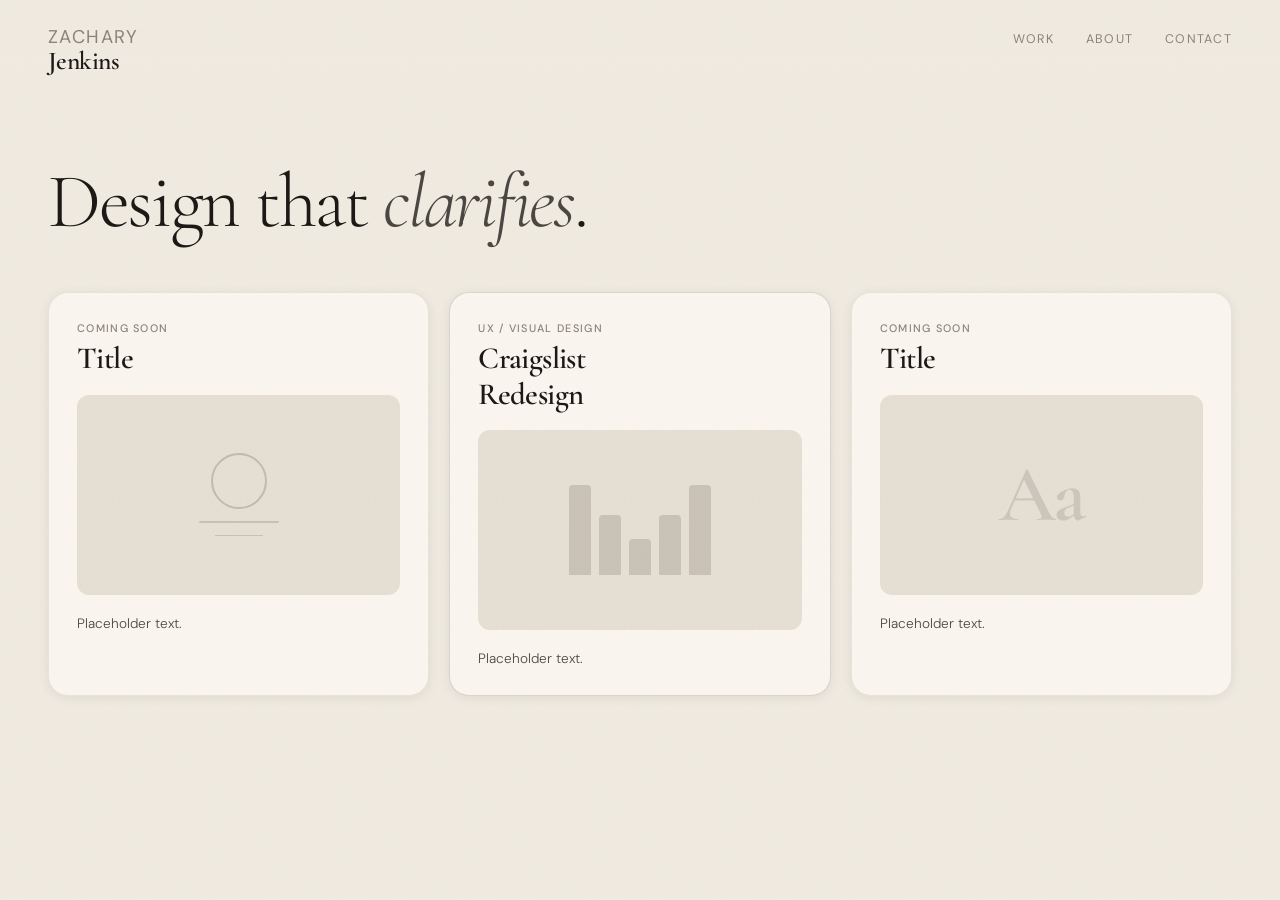
==== index.html @ cce3483d "Index, Index Styles, Scripting Basic framework for index and cards." ====
<!DOCTYPE html>
<html lang="en">
<head>
  <meta charset="UTF-8" />
  <meta name="viewport" content="width=device-width, initial-scale=1.0" />
  <title>Zachary Jenkins — Portfolio</title>
  <link rel="stylesheet" href="styles.css" />
  <link rel="preconnect" href="https://fonts.googleapis.com" />
  <link rel="preconnect" href="https://fonts.gstatic.com" crossorigin />
  <link href="https://fonts.googleapis.com/css2?family=Cormorant+Garamond:ital,wght@0,300;0,400;0,500;0,600;1,300;1,400;1,600&family=DM+Sans:opsz,wght@9..40,300;9..40,400;9..500&display=swap" rel="stylesheet" />
</head>
<body>

  <!-- Background grain overlay -->
  <div class="grain"></div>

  <!-- Header -->
  <header class="header">
    <div class="header-name">
      <span class="name-first">Zachary</span>
      <span class="name-last">Jenkins</span>
    </div>
    <nav class="header-nav">
      <a href="#">Work</a>
      <a href="#">About</a>
      <a href="#">Contact</a>
    </nav>
  </header>

  <!-- Hero tagline -->
  <section class="hero">
    <p class="hero-tagline">Design that <em>clarifies</em>.</p>
  </section>

  <!-- Cards -->
  <main class="cards-container">

    <article class="card" data-index="0"
      data-title="Brand Identity"
      data-tag="Coming Soon"
      data-preview="Title"
      data-description="Placeholder text."
      data-link="404.html">
      <div class="card-inner">
        <div class="card-header">
          <span class="card-tag">Coming Soon</span>
          <h2 class="card-title">Title</h2>
        </div>
        <div class="card-preview-image">
          <div class="placeholder-graphic pg-1">
            <div class="pg-circle"></div>
            <div class="pg-line"></div>
            <div class="pg-line short"></div>
          </div>
        </div>
        <p class="card-preview-text">Placeholder text.</p>
      </div>
    </article>

    <article class="card card--featured" data-index="1"
      data-title="Craigslist Redesign"
      data-tag="UX / Visual Design"
      data-preview="Placeholder tagline."
      data-description="Placeholder description."
      data-link="project-craigslist.html">
      <div class="card-inner">
        <div class="card-header">
          <span class="card-tag">UX / Visual Design</span>
          <h2 class="card-title">Craigslist<br>Redesign</h2>
        </div>
        <div class="card-preview-image">
          <div class="placeholder-graphic pg-2">
            <div class="pg-bar tall"></div>
            <div class="pg-bar medium"></div>
            <div class="pg-bar short"></div>
            <div class="pg-bar medium"></div>
            <div class="pg-bar tall"></div>
          </div>
        </div>
        <p class="card-preview-text">Placeholder text.</p>
      </div>
    </article>

    <article class="card" data-index="2"
      data-title="Brand Identity"
      data-tag="Coming Soon"
      data-preview="Title"
      data-description="Placeholder text."
      data-link="404.html">
      <div class="card-inner">
        <div class="card-header">
          <span class="card-tag">Coming Soon</span>
          <h2 class="card-title">Title</h2>
        </div>
        <div class="card-preview-image">
          <div class="placeholder-graphic pg-3">
            <span class="pg-letter">Aa</span>
          </div>
        </div>
        <p class="card-preview-text">Placeholder text.</p>
      </div>
    </article>

  </main>

  <!-- Expanded Card Overlay -->
  <div class="overlay" id="overlay" aria-hidden="true">
    <div class="overlay-card" id="overlayCard">
      <button class="overlay-close" id="overlayClose" aria-label="Close">
        <svg width="18" height="18" viewBox="0 0 18 18" fill="none">
          <line x1="1" y1="1" x2="17" y2="17" stroke="currentColor" stroke-width="1.5" stroke-linecap="round"/>
          <line x1="17" y1="1" x2="1" y2="17" stroke="currentColor" stroke-width="1.5" stroke-linecap="round"/>
        </svg>
      </button>
      <div class="overlay-content">
        <span class="overlay-tag" id="overlayTag"></span>
        <h2 class="overlay-title" id="overlayTitle"></h2>
        <div class="overlay-image-area" id="overlayImage"></div>
        <p class="overlay-description" id="overlayDescription"></p>
        <a class="overlay-btn" id="overlayBtn" href="#">View Project →</a>
      </div>
    </div>
  </div>

  <script src="script.js"></script>
</body>
</html>
---- styles.css ----
/* ============================================================
   CSS VARIABLES & RESET
   ============================================================ */
:root {
  --cream:      #f0ebe1;
  --cream-card: #faf6ef;
  --cream-dark: #e6dfd4;
  --ink:        #1a1714;
  --ink-mid:    #4a4540;
  --ink-soft:   #8a837a;
  --accent:     #2a2520;
  --shadow-sm:  0 2px 12px rgba(30,20,10,0.07);
  --shadow-md:  0 8px 36px rgba(30,20,10,0.12);
  --shadow-lg:  0 24px 72px rgba(30,20,10,0.18);
  --radius:     20px;
  --font-serif: 'Cormorant Garamond', Georgia, serif;
  --font-sans:  'DM Sans', system-ui, sans-serif;
  --transition: 0.22s cubic-bezier(0.4, 0, 0.2, 1);
}

*, *::before, *::after { box-sizing: border-box; margin: 0; padding: 0; }

html { font-size: 16px; scroll-behavior: smooth; }

body {
  background-color: var(--cream);
  color: var(--ink);
  font-family: var(--font-sans);
  font-weight: 300;
  min-height: 100vh;
  overflow-x: hidden;
}

/* ============================================================
   GRAIN TEXTURE OVERLAY
   ============================================================ */
.grain {
  pointer-events: none;
  position: fixed;
  inset: -50%;
  width: 200%;
  height: 200%;
  opacity: 0.032;
  background-image: url("data:image/svg+xml,%3Csvg viewBox='0 0 256 256' xmlns='http://www.w3.org/2000/svg'%3E%3Cfilter id='noise'%3E%3CfeTurbulence type='fractalNoise' baseFrequency='0.9' numOctaves='4' stitchTiles='stitch'/%3E%3C/filter%3E%3Crect width='100%25' height='100%25' filter='url(%23noise)'/%3E%3C/svg%3E");
  background-repeat: repeat;
  background-size: 128px 128px;
  z-index: 1000;
  animation: grain-drift 8s steps(1) infinite;
}

@keyframes grain-drift {
  0%   { transform: translate(0,   0); }
  10%  { transform: translate(-2%, -3%); }
  20%  { transform: translate(3%,  2%); }
  30%  { transform: translate(-1%,  4%); }
  40%  { transform: translate(4%, -1%); }
  50%  { transform: translate(-3%,  3%); }
  60%  { transform: translate(2%, -4%); }
  70%  { transform: translate(-4%,  1%); }
  80%  { transform: translate(3%,  4%); }
  90%  { transform: translate(-2%, -2%); }
  100% { transform: translate(0,   0); }
}

/* ============================================================
   HEADER
   ============================================================ */
.header {
  position: fixed;
  top: 0;
  left: 0;
  right: 0;
  z-index: 100;
  display: flex;
  align-items: baseline;
  justify-content: space-between;
  padding: 28px 48px 20px;
  background: linear-gradient(to bottom, var(--cream) 60%, transparent);
}

.header-name {
  font-family: var(--font-serif);
  font-weight: 600;
  font-size: clamp(1.4rem, 2vw, 1.8rem);
  letter-spacing: -0.02em;
  line-height: 1;
  color: var(--ink);
}

.name-first {
  display: block;
  font-size: 0.72em;
  font-weight: 400;
  letter-spacing: 0.08em;
  text-transform: uppercase;
  font-family: var(--font-sans);
  color: var(--ink-soft);
  margin-bottom: 2px;
}

.header-nav {
  display: flex;
  gap: 32px;
}

.header-nav a {
  font-family: var(--font-sans);
  font-size: 0.78rem;
  font-weight: 400;
  letter-spacing: 0.1em;
  text-transform: uppercase;
  text-decoration: none;
  color: var(--ink-soft);
  transition: color var(--transition);
}

.header-nav a:hover { color: var(--ink); }

/* ============================================================
   HERO TAGLINE
   ============================================================ */
.hero {
  padding: 160px 48px 48px;
  max-width: 900px;
}

.hero-tagline {
  font-family: var(--font-serif);
  font-size: clamp(3rem, 6vw, 5.5rem);
  font-weight: 300;
  line-height: 1.1;
  letter-spacing: -0.03em;
  color: var(--ink);
}

.hero-tagline em {
  font-style: italic;
  font-weight: 300;
  color: var(--ink-mid);
}

/* ============================================================
   CARDS CONTAINER
   ============================================================ */
.cards-container {
  display: grid;
  grid-template-columns: repeat(3, 1fr);
  gap: 20px;
  padding: 0 48px 120px;
  max-width: 1400px;
  margin: 0 auto;
}

/* ============================================================
   CARDS
   ============================================================ */
.card {
  background: var(--cream-card);
  border: 1px solid rgba(30, 20, 10, 0.08);
  border-radius: var(--radius);
  box-shadow: var(--shadow-sm);
  cursor: pointer;
  overflow: hidden;
  position: relative;
  transform: translateY(70px);
  opacity: 0;
  transition:
    transform 0.32s cubic-bezier(0.34, 1.4, 0.64, 1),
    box-shadow var(--transition),
    opacity 0.2s ease;
}

.card.card--visible {
  transform: translateY(0);
  opacity: 1;
}

.card:hover {
  transform: translateY(-6px) scale(1.018);
  box-shadow: var(--shadow-md);
}

.card--featured {
  border-color: rgba(30, 20, 10, 0.14);
}

.card-inner {
  padding: 28px 28px 24px;
  display: flex;
  flex-direction: column;
  gap: 18px;
  height: 100%;
}

.card-header {
  display: flex;
  flex-direction: column;
  gap: 6px;
}

.card-tag {
  font-family: var(--font-sans);
  font-size: 0.68rem;
  font-weight: 500;
  letter-spacing: 0.12em;
  text-transform: uppercase;
  color: var(--ink-soft);
}

.card-title {
  font-family: var(--font-serif);
  font-size: clamp(1.6rem, 2.4vw, 2.1rem);
  font-weight: 600;
  line-height: 1.15;
  letter-spacing: -0.02em;
  color: var(--ink);
}

/* ============================================================
   CARD PREVIEW IMAGES (PLACEHOLDER GRAPHICS)
   ============================================================ */
.card-preview-image {
  background: var(--cream-dark);
  border-radius: 12px;
  height: 200px;
  display: flex;
  align-items: center;
  justify-content: center;
  overflow: hidden;
  flex-shrink: 0;
}

/* PG-1: Circle + lines */
.pg-1 {
  display: flex;
  flex-direction: column;
  align-items: center;
  gap: 12px;
}

.pg-1 .pg-circle {
  width: 56px;
  height: 56px;
  border: 2px solid rgba(30,20,10,0.18);
  border-radius: 50%;
}

.pg-1 .pg-line {
  width: 80px;
  height: 1.5px;
  background: rgba(30,20,10,0.15);
  border-radius: 2px;
}

.pg-1 .pg-line.short {
  width: 48px;
}

/* PG-2: Bar chart */
.pg-2 {
  display: flex;
  align-items: flex-end;
  gap: 8px;
  padding: 24px;
}

.pg-bar {
  width: 22px;
  background: rgba(30,20,10,0.14);
  border-radius: 4px 4px 0 0;
}
.pg-bar.tall   { height: 90px; }
.pg-bar.medium { height: 60px; }
.pg-bar.short  { height: 36px; }

/* PG-3: Big letter */
.pg-3 {
  user-select: none;
}

.pg-letter {
  font-family: var(--font-serif);
  font-size: 5rem;
  font-weight: 600;
  color: rgba(30,20,10,0.12);
  letter-spacing: -0.04em;
  line-height: 1;
}

/* ============================================================
   CARD PREVIEW TEXT
   ============================================================ */
.card-preview-text {
  font-family: var(--font-sans);
  font-size: 0.85rem;
  font-weight: 300;
  line-height: 1.65;
  color: var(--ink-mid);
}

/* ============================================================
   OVERLAY
   ============================================================ */
.overlay {
  position: fixed;
  inset: 0;
  z-index: 500;
  display: flex;
  align-items: center;
  justify-content: center;
  padding: 32px;
  background: rgba(240, 235, 225, 0.5);
  backdrop-filter: blur(12px);
  -webkit-backdrop-filter: blur(12px);
  opacity: 0;
  pointer-events: none;
  transition: opacity 0.28s ease;
}

.overlay.overlay--open {
  opacity: 1;
  pointer-events: all;
}

.overlay-card {
  position: relative;
  background: var(--cream-card);
  border: 1px solid rgba(30,20,10,0.1);
  border-radius: 24px;
  box-shadow: var(--shadow-lg);
  max-width: 560px;
  width: 100%;
  padding: 52px 48px 44px;
  transform: translateY(28px) scale(0.97);
  transition: transform 0.32s cubic-bezier(0.34, 1.3, 0.64, 1);
}

.overlay--open .overlay-card {
  transform: translateY(0) scale(1);
}

.overlay-close {
  position: absolute;
  top: 20px;
  right: 20px;
  width: 36px;
  height: 36px;
  border: 1px solid rgba(30,20,10,0.12);
  border-radius: 50%;
  background: transparent;
  display: flex;
  align-items: center;
  justify-content: center;
  cursor: pointer;
  color: var(--ink-soft);
  transition: background var(--transition), color var(--transition);
}

.overlay-close:hover {
  background: var(--cream-dark);
  color: var(--ink);
}

.overlay-content {
  display: flex;
  flex-direction: column;
  gap: 16px;
}

.overlay-tag {
  font-family: var(--font-sans);
  font-size: 0.68rem;
  font-weight: 500;
  letter-spacing: 0.12em;
  text-transform: uppercase;
  color: var(--ink-soft);
}

.overlay-title {
  font-family: var(--font-serif);
  font-size: clamp(2rem, 4vw, 3rem);
  font-weight: 600;
  line-height: 1.1;
  letter-spacing: -0.02em;
  color: var(--ink);
}

.overlay-image-area {
  background: var(--cream-dark);
  border-radius: 14px;
  height: 180px;
  display: flex;
  align-items: center;
  justify-content: center;
}

.overlay-description {
  font-family: var(--font-sans);
  font-size: 0.92rem;
  font-weight: 300;
  line-height: 1.75;
  color: var(--ink-mid);
}

.overlay-btn {
  display: inline-flex;
  align-items: center;
  gap: 6px;
  align-self: flex-start;
  margin-top: 8px;
  padding: 12px 28px;
  background: var(--ink);
  color: var(--cream);
  font-family: var(--font-sans);
  font-size: 0.8rem;
  font-weight: 400;
  letter-spacing: 0.06em;
  text-decoration: none;
  border-radius: 999px;
  transition: background var(--transition), transform var(--transition);
}

.overlay-btn:hover {
  background: var(--accent);
  transform: translateX(3px);
}

/* ============================================================
   RESPONSIVE
   ============================================================ */
@media (max-width: 900px) {
  .cards-container {
    grid-template-columns: 1fr;
    padding: 0 24px 80px;
  }

  .header {
    padding: 20px 24px 16px;
  }

  .hero {
    padding: 120px 24px 40px;
  }
}
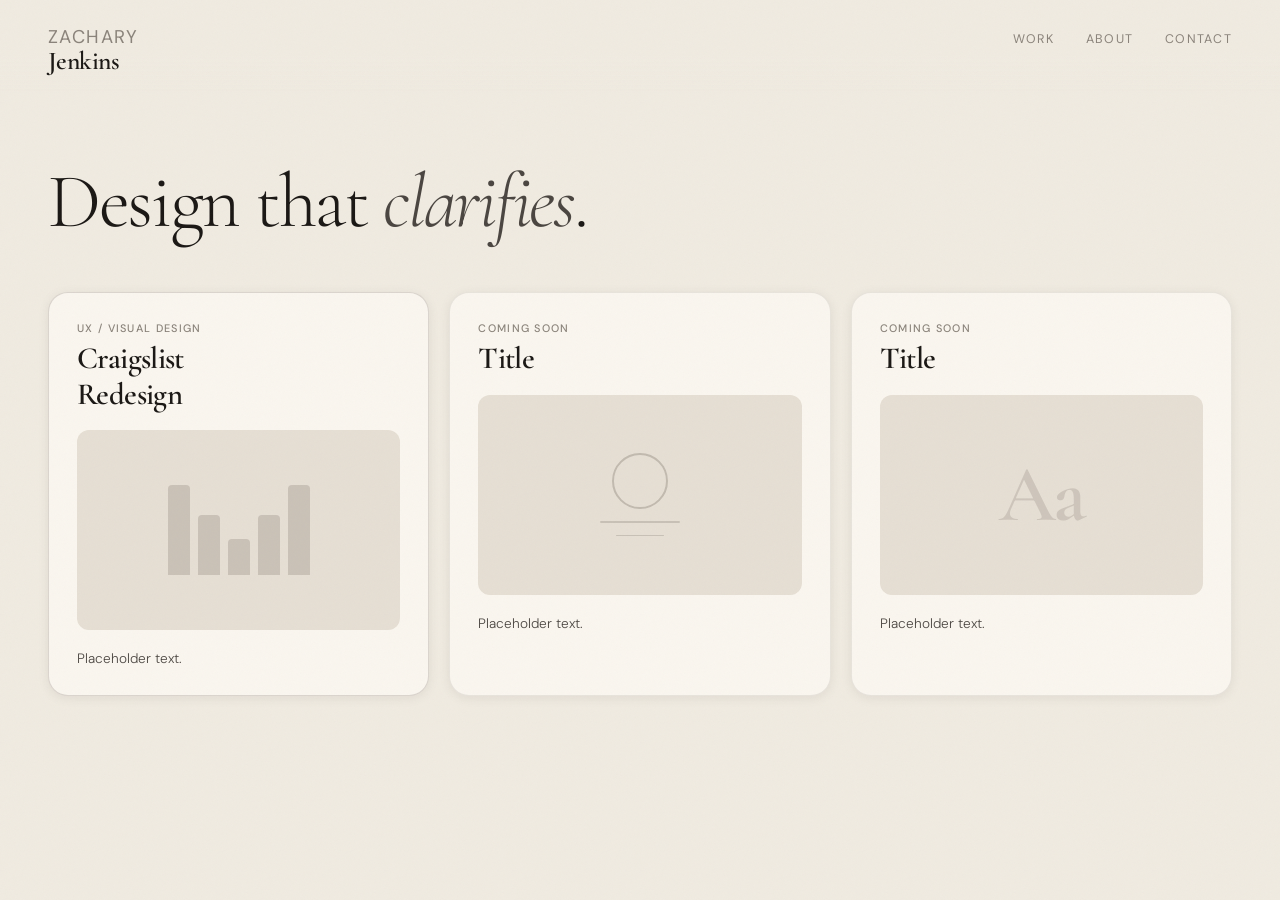
==== commit 398d83a1: "404 page To compensate for links that aren't quite built out yet." ====
--- a/index.html
+++ b/index.html
@@ -22,8 +22,8 @@
     </div>
     <nav class="header-nav">
       <a href="#">Work</a>
-      <a href="#">About</a>
-      <a href="#">Contact</a>
+      <a href="404.html">About</a>
+      <a href="404.html">Contact</a>
     </nav>
   </header>
 
@@ -35,29 +35,7 @@
   <!-- Cards -->
   <main class="cards-container">
 
-    <article class="card" data-index="0"
-      data-title="Brand Identity"
-      data-tag="Coming Soon"
-      data-preview="Title"
-      data-description="Placeholder text."
-      data-link="404.html">
-      <div class="card-inner">
-        <div class="card-header">
-          <span class="card-tag">Coming Soon</span>
-          <h2 class="card-title">Title</h2>
-        </div>
-        <div class="card-preview-image">
-          <div class="placeholder-graphic pg-1">
-            <div class="pg-circle"></div>
-            <div class="pg-line"></div>
-            <div class="pg-line short"></div>
-          </div>
-        </div>
-        <p class="card-preview-text">Placeholder text.</p>
-      </div>
-    </article>
-
-    <article class="card card--featured" data-index="1"
+    <article class="card card--featured" data-index="0"
       data-title="Craigslist Redesign"
       data-tag="UX / Visual Design"
       data-preview="Placeholder tagline."
@@ -75,6 +53,28 @@
             <div class="pg-bar short"></div>
             <div class="pg-bar medium"></div>
             <div class="pg-bar tall"></div>
+          </div>
+        </div>
+        <p class="card-preview-text">Placeholder text.</p>
+      </div>
+    </article>
+
+    <article class="card" data-index="1"
+      data-title="Brand Identity"
+      data-tag="Coming Soon"
+      data-preview="Title"
+      data-description="Placeholder text."
+      data-link="404.html">
+      <div class="card-inner">
+        <div class="card-header">
+          <span class="card-tag">Coming Soon</span>
+          <h2 class="card-title">Title</h2>
+        </div>
+        <div class="card-preview-image">
+          <div class="placeholder-graphic pg-1">
+            <div class="pg-circle"></div>
+            <div class="pg-line"></div>
+            <div class="pg-line short"></div>
           </div>
         </div>
         <p class="card-preview-text">Placeholder text.</p>
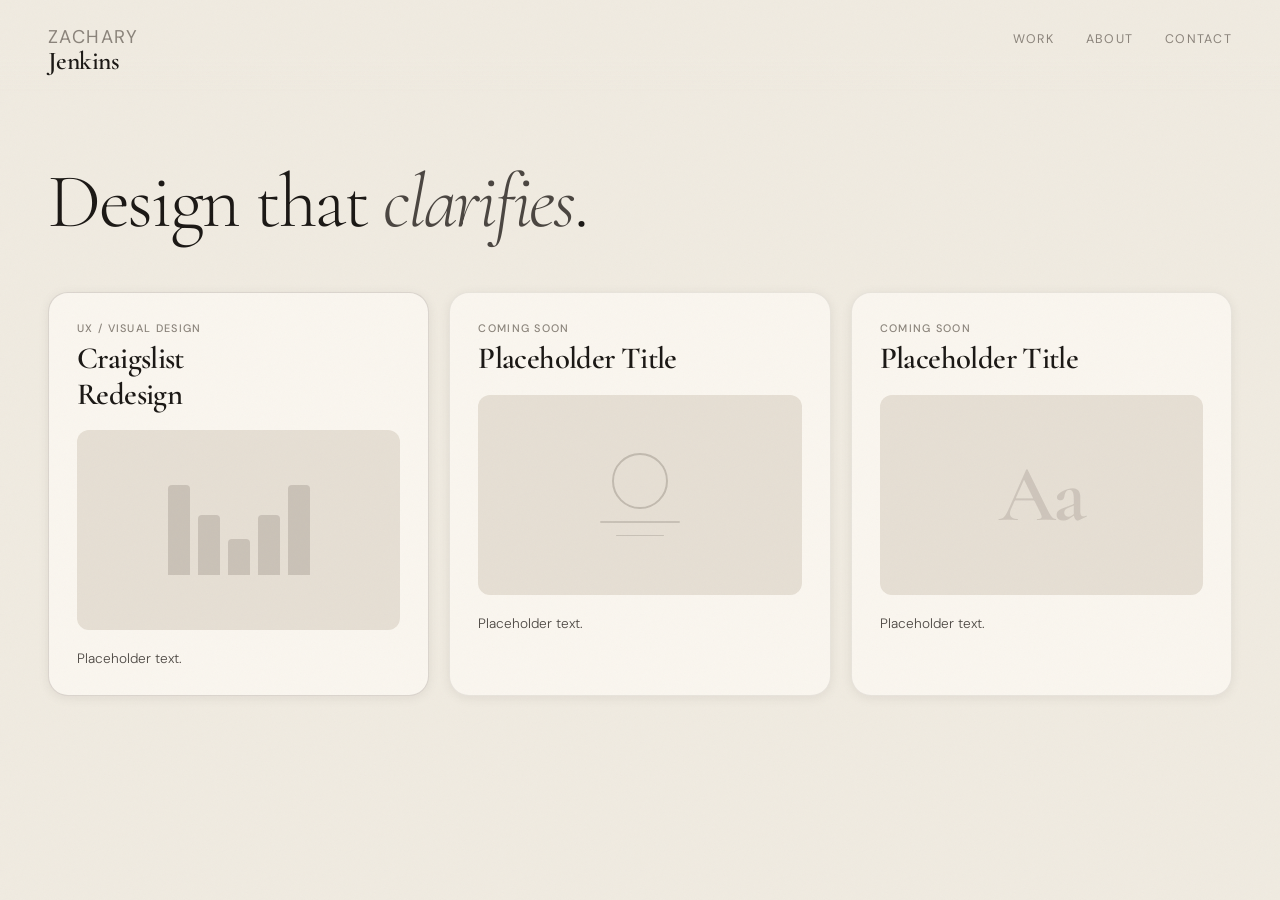
==== commit c9818465: "Title adjustments" ====
--- a/index.html
+++ b/index.html
@@ -60,15 +60,15 @@
     </article>
 
     <article class="card" data-index="1"
-      data-title="Brand Identity"
+      data-title="Placeholder"
       data-tag="Coming Soon"
-      data-preview="Title"
+      data-preview="Placeholder Title"
       data-description="Placeholder text."
       data-link="404.html">
       <div class="card-inner">
         <div class="card-header">
           <span class="card-tag">Coming Soon</span>
-          <h2 class="card-title">Title</h2>
+          <h2 class="card-title">Placeholder Title</h2>
         </div>
         <div class="card-preview-image">
           <div class="placeholder-graphic pg-1">
@@ -82,15 +82,15 @@
     </article>
 
     <article class="card" data-index="2"
-      data-title="Brand Identity"
+      data-title="Placeholder"
       data-tag="Coming Soon"
-      data-preview="Title"
+      data-preview="Placeholder Title"
       data-description="Placeholder text."
       data-link="404.html">
       <div class="card-inner">
         <div class="card-header">
           <span class="card-tag">Coming Soon</span>
-          <h2 class="card-title">Title</h2>
+          <h2 class="card-title">Placeholder Title</h2>
         </div>
         <div class="card-preview-image">
           <div class="placeholder-graphic pg-3">
@@ -100,8 +100,6 @@
         <p class="card-preview-text">Placeholder text.</p>
       </div>
     </article>
-
-  </main>
 
   <!-- Expanded Card Overlay -->
   <div class="overlay" id="overlay" aria-hidden="true">
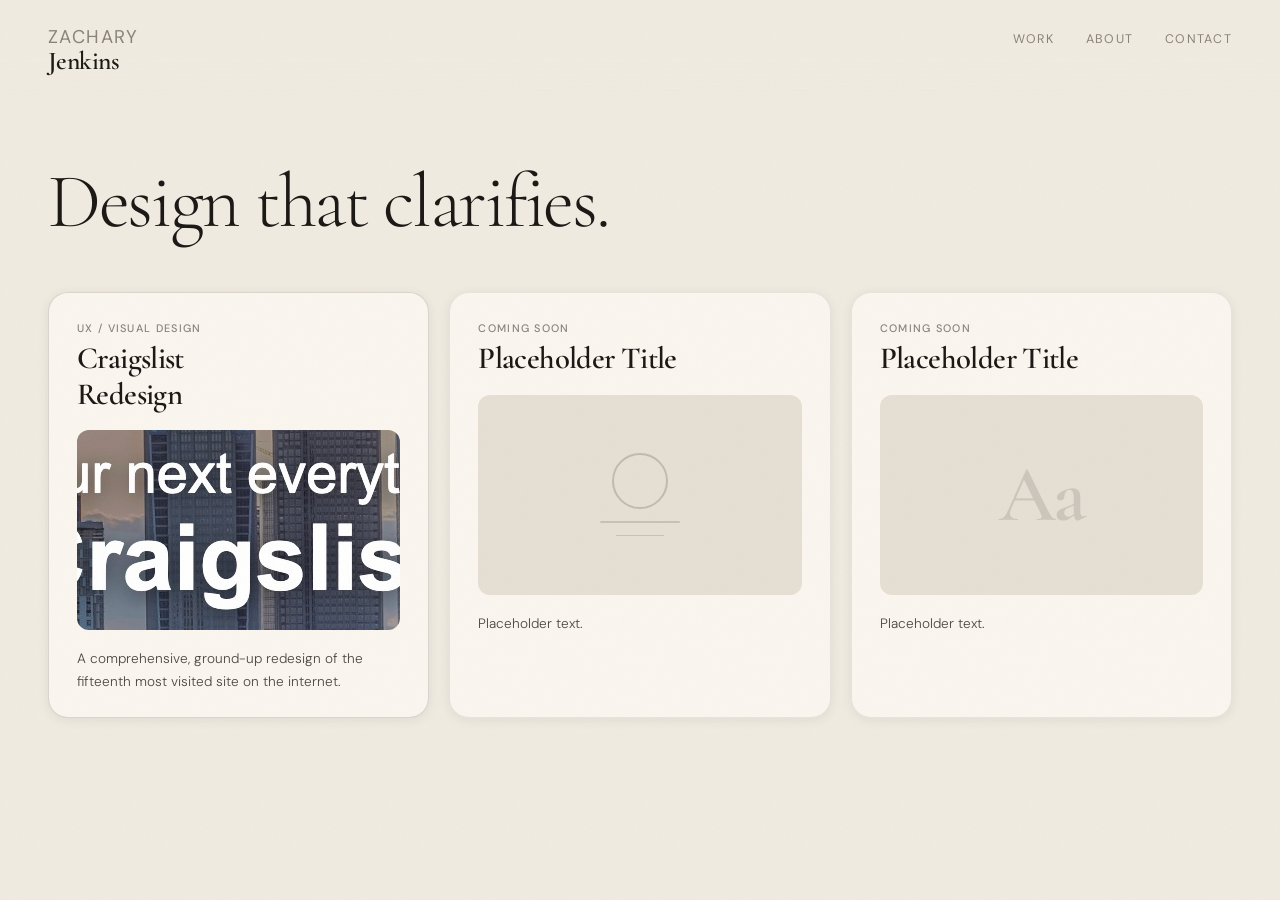
==== commit ad509d3b: "Add card images and overlay image support Add a new small.jpg asset and update card markup to use re" ====
--- a/index.html
+++ b/index.html
@@ -17,8 +17,10 @@
   <!-- Header -->
   <header class="header">
     <div class="header-name">
+ 
       <span class="name-first">Zachary</span>
       <span class="name-last">Jenkins</span>
+
     </div>
     <nav class="header-nav">
       <a href="#">Work</a>
@@ -29,7 +31,7 @@
 
   <!-- Hero tagline -->
   <section class="hero">
-    <p class="hero-tagline">Design that <em>clarifies</em>.</p>
+    <p class="hero-tagline">Design that clarifies.</p>
   </section>
 
   <!-- Cards -->
@@ -38,24 +40,19 @@
     <article class="card card--featured" data-index="0"
       data-title="Craigslist Redesign"
       data-tag="UX / Visual Design"
-      data-preview="Placeholder tagline."
-      data-description="Placeholder description."
-      data-link="project-craigslist.html">
+      data-preview="Ground-up redesign of Craigslist."
+      data-description="A comprehensive, ground-up redesign of the fifteenth most visited site on the internet. Conducted over fourteen weeks. See the journey week by week, tweak by tweak."
+      data-link="project-craigslist.html"
+      data-image="images/hero.jpg">
       <div class="card-inner">
         <div class="card-header">
           <span class="card-tag">UX / Visual Design</span>
           <h2 class="card-title">Craigslist<br>Redesign</h2>
         </div>
         <div class="card-preview-image">
-          <div class="placeholder-graphic pg-2">
-            <div class="pg-bar tall"></div>
-            <div class="pg-bar medium"></div>
-            <div class="pg-bar short"></div>
-            <div class="pg-bar medium"></div>
-            <div class="pg-bar tall"></div>
-          </div>
+          <img src="images/small.jpg">
         </div>
-        <p class="card-preview-text">Placeholder text.</p>
+        <p class="card-preview-text">A comprehensive, ground-up redesign of the fifteenth most visited site on the internet.</p>
       </div>
     </article>
 
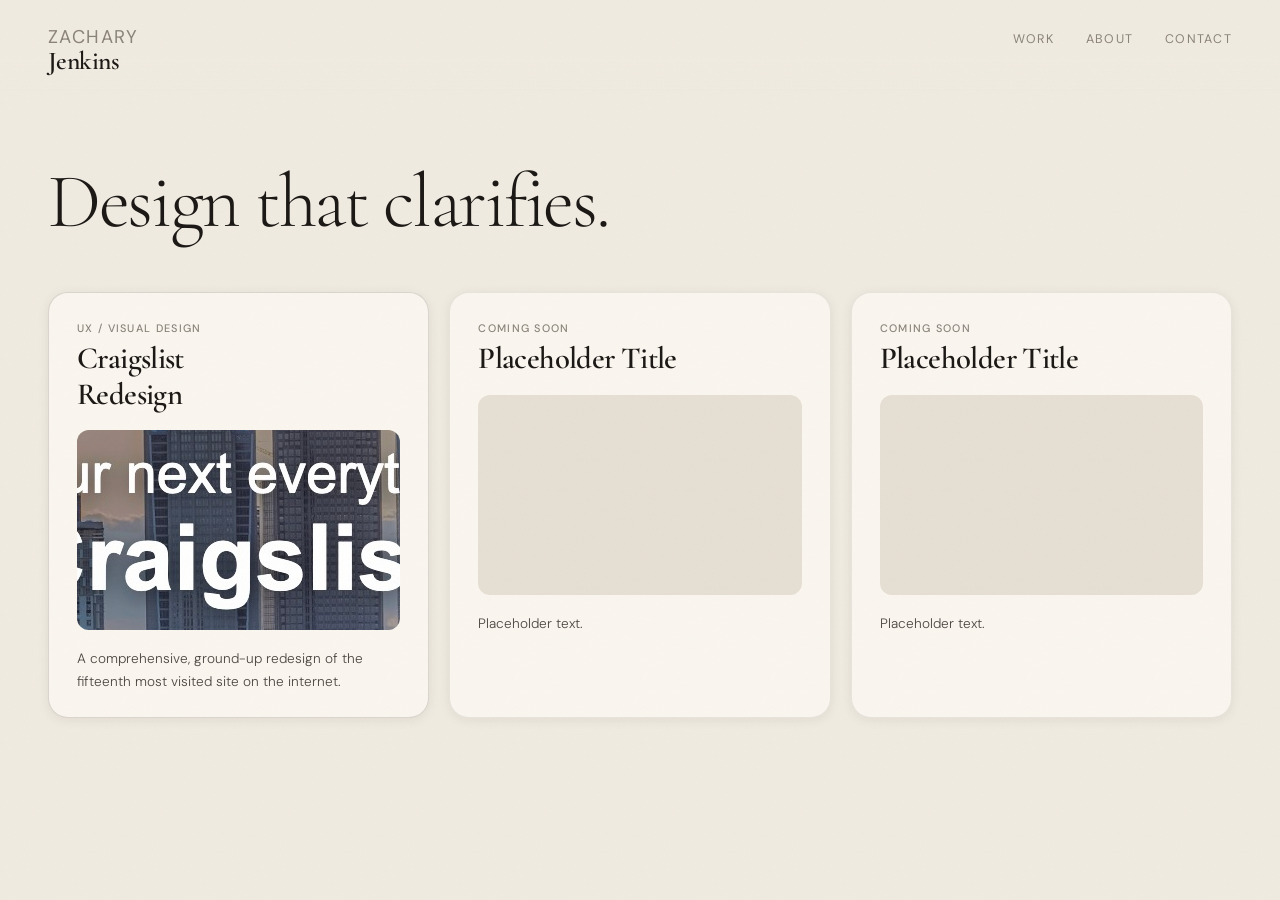
==== commit 770fb241: "Update index.html" ====
--- a/index.html
+++ b/index.html
@@ -69,9 +69,6 @@
         </div>
         <div class="card-preview-image">
           <div class="placeholder-graphic pg-1">
-            <div class="pg-circle"></div>
-            <div class="pg-line"></div>
-            <div class="pg-line short"></div>
           </div>
         </div>
         <p class="card-preview-text">Placeholder text.</p>
@@ -91,7 +88,6 @@
         </div>
         <div class="card-preview-image">
           <div class="placeholder-graphic pg-3">
-            <span class="pg-letter">Aa</span>
           </div>
         </div>
         <p class="card-preview-text">Placeholder text.</p>
